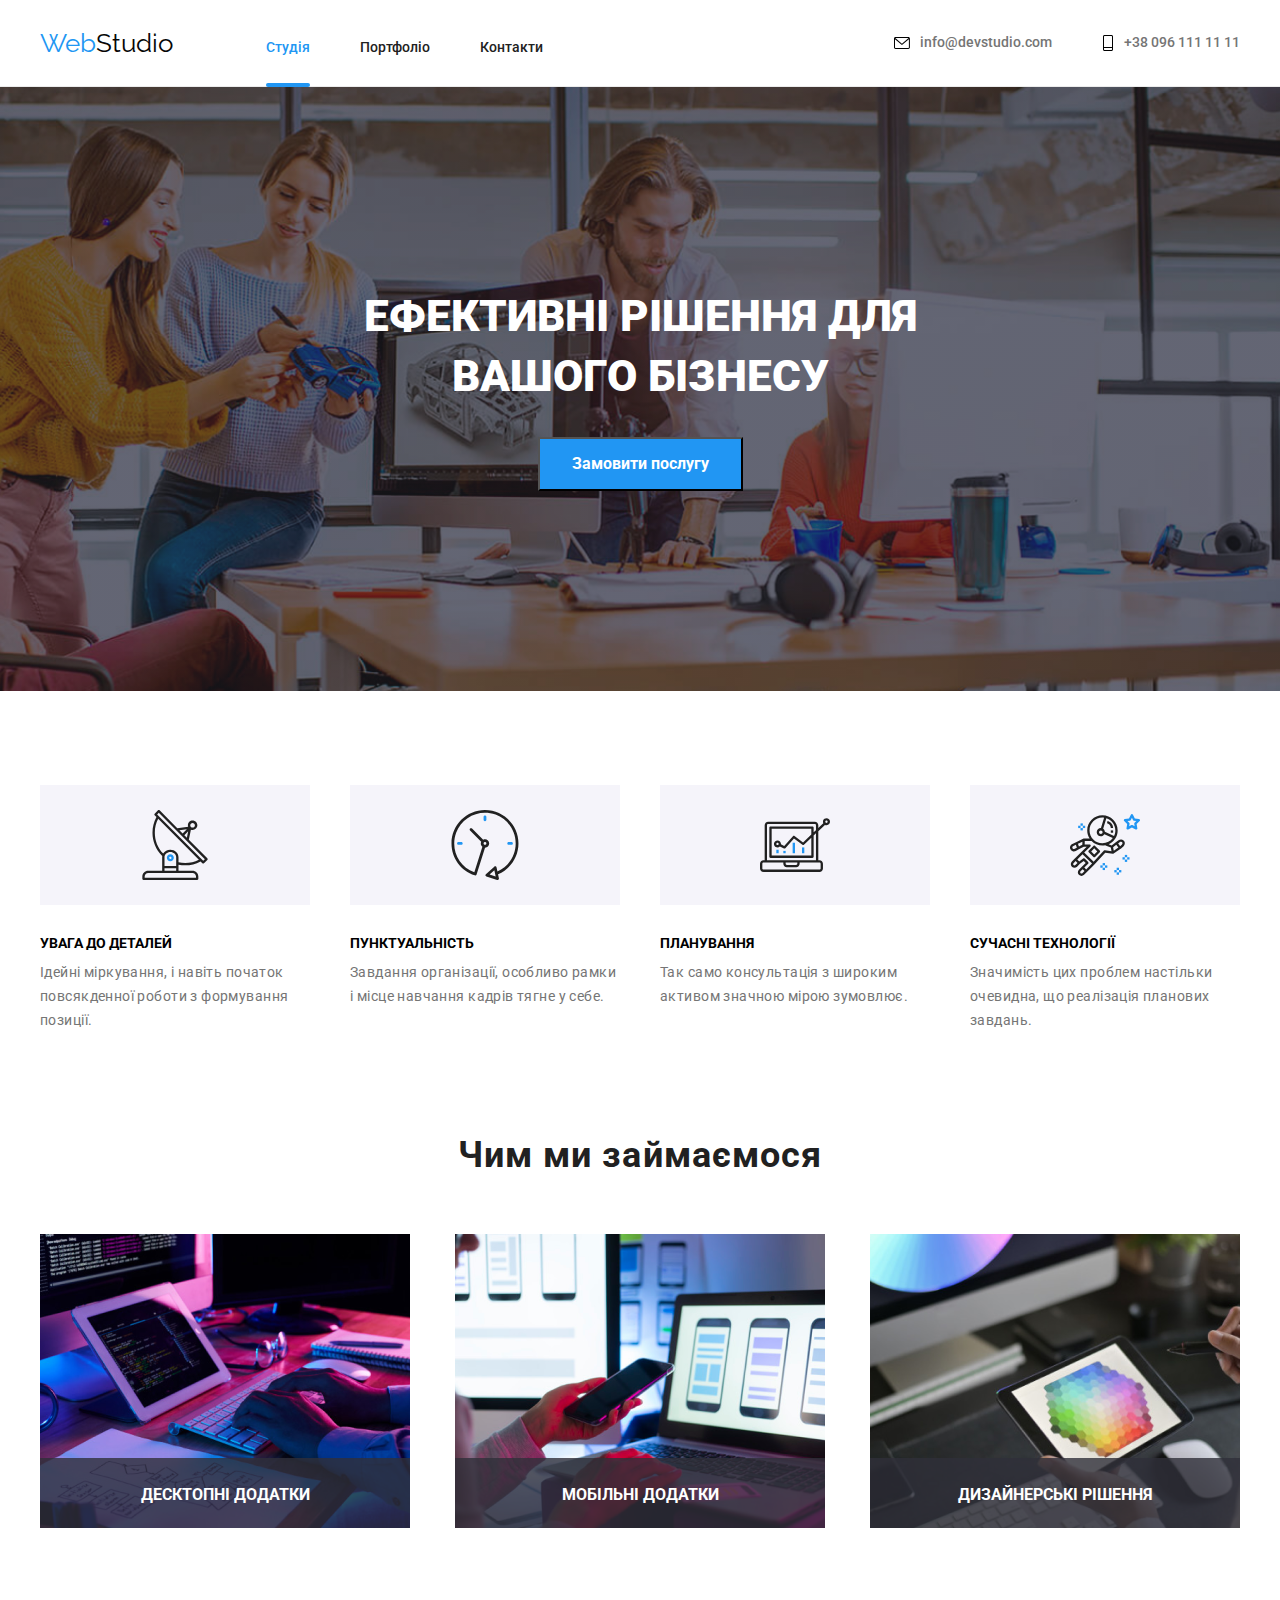
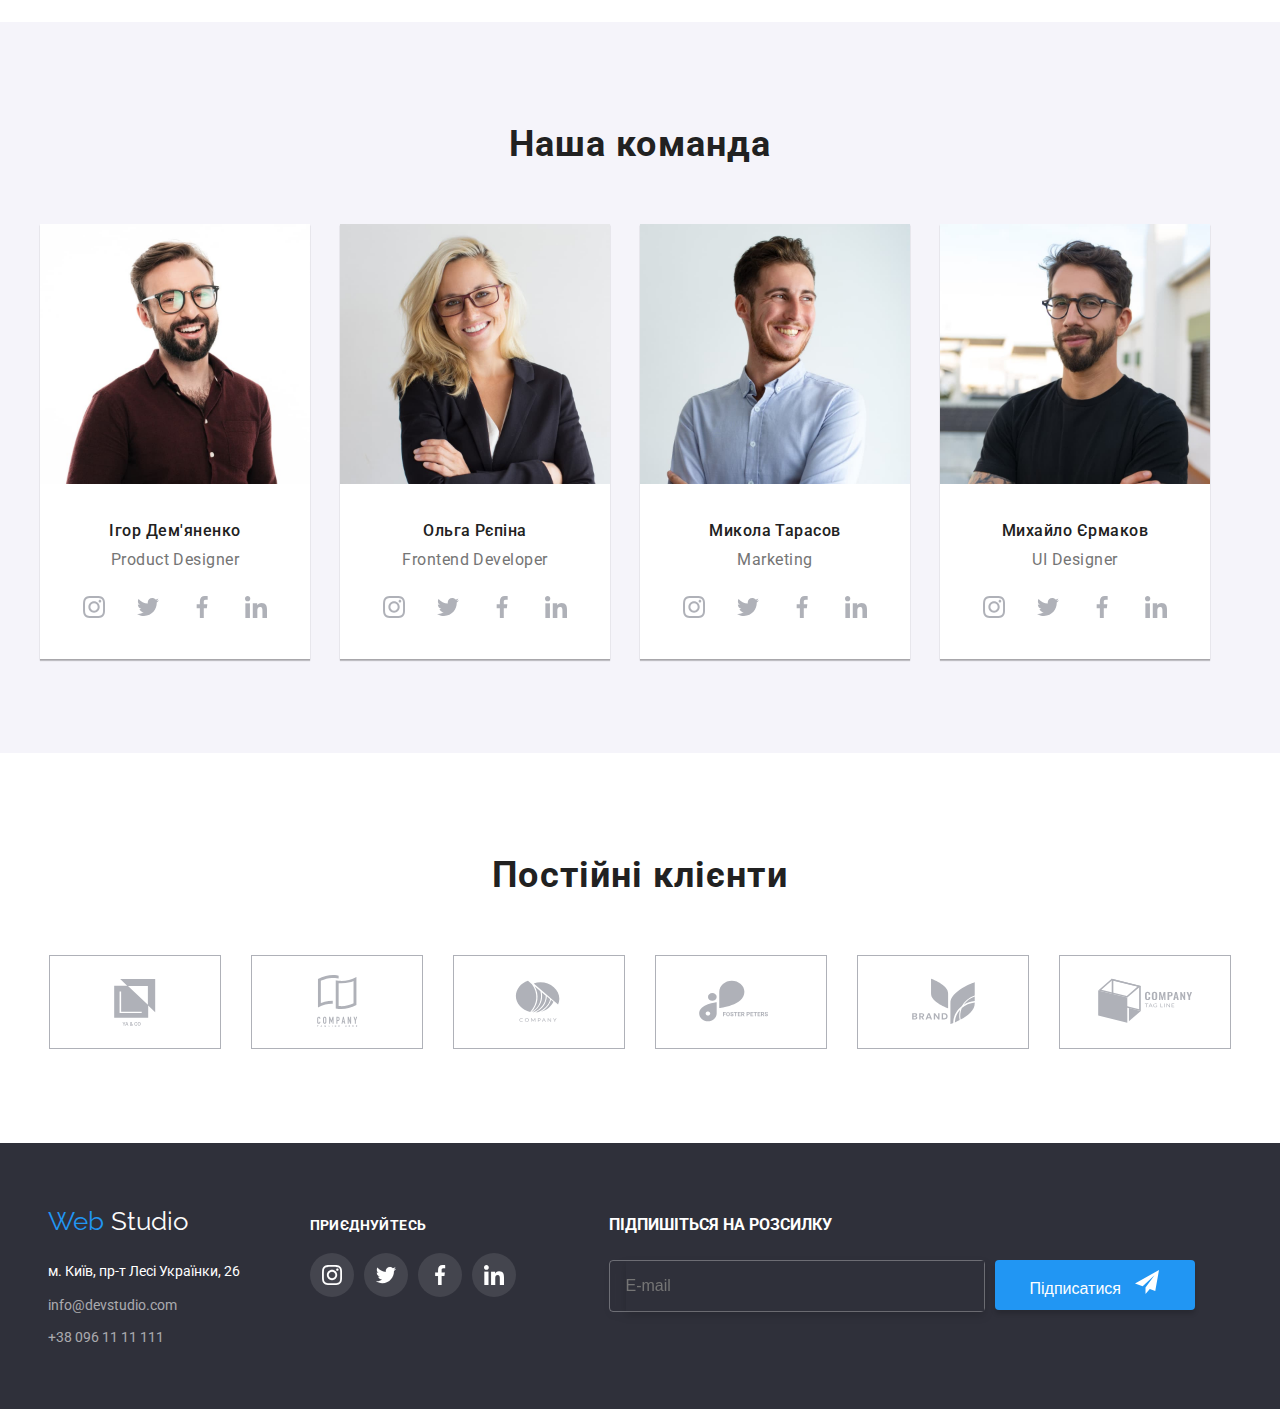
==== index.html @ 307a0609 "ок" ====
<!DOCTYPE html>
<html lang="en">
  <head>
    <meta charset="UTF-8" />
    <meta http-equiv="X-UA-Compatible" content="IE=edge" />
    <meta name="viewport" content="width=device-width, initial-scale=1.0" />
    <title>Home_work_6</title>
    <meta name="description" content="короткий опис сайту при пошуку" />

    <!--favicon_start-->
    <link
      rel="apple-touch-icon"
      sizes="57x57"
      href="./images/favicon/apple-icon-57x57.png"
    />
    <link
      rel="apple-touch-icon"
      sizes="60x60"
      href="./images/favicon/apple-icon-60x60.png"
    />
    <link
      rel="apple-touch-icon"
      sizes="72x72"
      href="./image/favicon/apple-icon-72x72.png"
    />
    <link
      rel="apple-touch-icon"
      sizes="76x76"
      href="./images/favicon/apple-icon-76x76.png"
    />
    <link
      rel="apple-touch-icon"
      sizes="114x114"
      href="./images/favicon/apple-icon-114x114.png"
    />
    <link
      rel="apple-touch-icon"
      sizes="120x120"
      href="./images/favicon/apple-icon-120x120.png"
    />
    <link
      rel="apple-touch-icon"
      sizes="144x144"
      href="./images/favicon/apple-icon-144x144.png"
    />
    <link
      rel="apple-touch-icon"
      sizes="152x152"
      href="./images/favicon/apple-icon-152x152.png"
    />
    <link
      rel="apple-touch-icon"
      sizes="180x180"
      href="./images/favicon/apple-icon-180x180.png"
    />
    <link
      rel="icon"
      type="image/png"
      sizes="192x192"
      href="./images/favicon/android-icon-192x192.png"
    />
    <link
      rel="icon"
      type="image/png"
      sizes="32x32"
      href="./images/favicon/favicon-32x32.png"
    />
    <link
      rel="icon"
      type="image/png"
      sizes="96x96"
      href="./images/favicon/favicon-96x96.png"
    />
    <link
      rel="icon"
      type="image/png"
      sizes="16x16"
      href="./images/favicon/favicon-16x16.png"
    />
    <link rel="manifest" href="./images/favicon/manifest.json" />
    <meta name="msapplication-TileColor" content="#ffffff" />
    <meta
      name="msapplication-TileImage"
      content="./images/favicon/ms-icon-144x144.png"
    />
    <meta name="theme-color" content="#ffffff" />
    <!--favicon_finish-->

    <!-- modern-normalize -->
    <link
      rel="stylesheet"
      href="https://cdnjs.cloudflare.com/ajax/libs/modern-normalize/1.1.0/modern-normalize.min.css"
      integrity="sha512-wpPYUAdjBVSE4KJnH1VR1HeZfpl1ub8YT/NKx4PuQ5NmX2tKuGu6U/JRp5y+Y8XG2tV+wKQpNHVUX03MfMFn9Q=="
      crossorigin="anonymous"
      referrerpolicy="no-referrer"
    />
    <!-- custom styles -->
    <link rel="stylesheet" href="./css/styles.css" />
    <!-- підключення шрифтів -->
    <link rel="preconnect" href="https://fonts.googleapis.com" />
    <link rel="preconnect" href="https://fonts.gstatic.com" crossorigin />
    <link
      href="https://fonts.googleapis.com/css2?family=Oleo+Script&family=Raleway:wght@700&family=Roboto:wght@400;500;700;900&display=swap"
      rel="stylesheet"
    />
  </head>
  <body>
    <!-- top -->
    <header class="header">
      <div class="header-container">
        <nav class="nav">
          <a class="header_web" href="./index.html"
            >Web<span class="Studio_color_header">Studio</span></a
          >
          <ul class="list_studio">
            <li class="nav-items">
              <a class="link2" href="./index.html">Студія</a>
            </li>
            <li class="nav-items">
              <a class="link" href="./portfolio.html">Портфоліо</a>
            </li>
            <li class="nav-items"><a class="link" href="">Контакти</a></li>
          </ul>
        </nav>

        <ul class="nav-list">
          <li class="mail_link">
                        <a class="link" href="mailto:info@devstudio.com"
              >
              <svg class="header-svg" width="16" height="12">
                <use href="./images/sprite.svg#icon-envelope-hover"> </use>
              </svg>
              info@devstudio.com</a
            >
          </li>
          <li class="mail_link">
            <a class="link" href="tell:+380961111111">  
              <svg class="header-svg" width="12" height="16">
              <use href="./images/sprite.svg#icon-telepfone-hover"> </use>
              </svg>
              +38 096 111 11 11</a>
          </li>
        </ul>
        </div>
      </div>
    </header>
    <main>
        
    <section class="section">
      <div class="container">
              <h1 class="body-title">
               Ефективні рішення для <br />
                вашого бізнесу
              </h1>
        <button class="button_servise" name="кнопка"data-modal-open>Замовити послугу</button>
      </div>
    </section>


      <!-- _Наші особливості_ -->
              <section class="our_section">
          <div class="container">
          <h2 class="visually-hidden">Наші особливості</h2>
          <ul class="list">
            <li class="about">
              <div class="our">
                <svg class="our-icon" width="70" height="70">
                  <use href="./images/sprite.svg#icon-antenna"> </use>
                </svg>
              </div>
              <h3 class="title-section">УВАГА ДО ДЕТАЛЕЙ</h3>
              <p class="paragraf">
                Ідейні міркування, і навіть початок повсякденної роботи з
                формування позиції.
              </p>
            </li>
            <li class="about">
               <div class="our">
                <svg class="our-icon" width="70" height="70">
                  <use href="./images/sprite.svg#icon-clock"> </use>
                </svg>
              </div>
              <h3 class="title-section">ПУНКТУАЛЬНІСТЬ</h3>
              <p class="paragraf">
                Завдання організації, особливо рамки і місце навчання кадрів
                тягне у себе.
              </p>
            </li>
            <li class="about">
               <div class="our">
                <svg class="our-icon" width="70" height="70">
                  <use href="./images/sprite.svg#icon-diagram"> </use>
                </svg>
              </div>
              <h3 class="title-section">ПЛАНУВАННЯ</h3>
              <p class="paragraf">
                Так само консультація з широким активом значною мірою зумовлює.
              </p>
            </li>
            <li class="about">
               <div class="our">
                <svg class="our-icon" width="70" height="70">
                  <use href="./images/sprite.svg#icon-astronaut"> </use>
                </svg>
              </div>
              <h3 class="title-section">СУЧАСНІ ТЕХНОЛОГІЇ</h3>
              <p class="paragraf">
                Значимість цих проблем настільки очевидна, що реалізація
                планових завдань.
              </p>
            </li>
          </ul>

          </div>
        </section>
    
      <!-- Чим ми займаємось -->
             <section class="my_section">
           <div class="container">
          <h2 class="work-specific">Чим ми займаємося</h2>
          <ul class="list">
            <div class="substrate">
              <li class="work-photo">
                <img
                  src="./images/img.png"
                  alt="картинка набір коду"
                  width="370px"
                />
              </li>
              <div class="subs-fon">
                  <h3 class="subs-title">ДЕСКТОПНІ ДОДАТКИ</h3>
              </div>
            </div>
            <div class="substrate">
            <li class="work-photo">
              <img
                src="./images/img(1).png"
                alt="картинка телефон та ноут"
                width="370px"
              />
            </li>
            <div class="subs-fon">
                  <h3 class="subs-title">МОБІЛЬНІ ДОДАТКИ</h3>
              </div>
            </div>
            <div class="substrate">
            <li class="work-photo">
              <img
                src="./images/img(2).png"
                alt="картинка планшет та комп"
                width="370px"
              />
            </li>
            <div class="subs-fon">
                  <h3 class="subs-title">ДИЗАЙНЕРСЬКІ РІШЕННЯ</h3>
              </div>
            </div>
          </ul>
          </div>
        </section>
    

      <!-- Нашa command -->
      
        <section class="our_command">
          <div class="container">
          <h2 class="command">Наша команда </h2>
          <ul class="command_title">
            <!-- igor -->
            <li class="command-fon">
              <img src="./images/1.jpg" alt="" width="270px" height="260px" />
              <div class="transcript">
              <h3 class="name">Ігор Дем'яненко</h3>
              <p class="paragraf" lang="en">Product Designer</p>
              <ul class="social-icon">
                <li class="ellips">
                  <a class="ellips-link" href="">
                    <svg class="link-icon" width="22" height="22">
                      <use class="fon-blu" href="./images/sprite.svg#icon-instagram-1"> </use>
                    </svg>
                  </a>
                </li>
                <li class="ellips">
                  <a class="ellips-link" href="">
                    <svg class="link-icon" width="22" height="22">
                      <use class="fon-blu" href="./images/sprite.svg#icon-twitter-1"> </use>
                    </svg>
                 </a>
                </li>
                <li class="ellips">
                  <a class="ellips-link" href="">
                    <svg class="link-icon" width="22" height="22">
                      <use class="fon-blu" href="./images/sprite.svg#icon-facebook-1"> </use>
                    </svg>
                 </a>

                </li>
                <li class="ellips">
                  <a class="ellips-link" href="">
                    <svg class="link-icon" width="22" height="22">
                      <use class="fon-blu" href="./images/sprite.svg#icon-linkedin-1"> </use>
                    </svg>
                  </a>

                </li>
              </ul>
              </div>
            </li>
            <li class="command-fon">
              <!-- olga -->
              <img src="./images/2.jpg" alt="" width="270px" height="260px" />
              <div class="transcript">
              <h3 class="name">Ольга Рєпіна</h3>
              <p class="paragraf" lang="en">Frontend Developer</p>
              <ul class="social-icon">
                <li class="ellips">
                  <a class="ellips-link" href="">
                    <svg class="link-icon" width="22" height="22">
                      <use class="fon-blu" href="./images/sprite.svg#icon-instagram-1"> </use>
                    </svg>
                  </a>
                </li>
                <li class="ellips">
                  <a class="ellips-link" href="">
                    <svg class="link-icon" width="22" height="22">
                      <use class="fon-blu" href="./images/sprite.svg#icon-twitter-1"> </use>
                    </svg>
                 </a>
                </li>
                <li class="ellips">
                  <a class="ellips-link" href="">
                    <svg class="link-icon" width="22" height="22">
                      <use class="fon-blu" href="./images/sprite.svg#icon-facebook-1"> </use>
                    </svg>
                 </a>

                </li>
                <li class="ellips">
                  <a class="ellips-link" href="">
                    <svg class="link-icon" width="22" height="22">
                      <use class="fon-blu" href="./images/sprite.svg#icon-linkedin-1"> </use>
                    </svg>
                  </a>

                </li>
              </ul>
              </div>
            </li>
            <li class="command-fon">
              <img src="./images/3.jpg" alt="" width="270px" height="260px" />
              <div class="transcript">
              <h3 class="name">Микола Тарасов</h3>
              <p class="paragraf" lang="en">Marketing</p>
              <ul class="social-icon">
                <li class="ellips">
                  <a class="ellips-link" href="">
                    <svg class="link-icon" width="22" height="22">
                      <use class="fon-blu" href="./images/sprite.svg#icon-instagram-1"> </use>
                    </svg>
                  </a>
                </li>
                <li class="ellips">
                  <a class="ellips-link" href="">
                    <svg class="link-icon" width="22" height="22">
                      <use class="fon-blu" href="./images/sprite.svg#icon-twitter-1"> </use>
                    </svg>
                 </a>
                </li>
                <li class="ellips">
                  <a class="ellips-link" href="">
                    <svg class="link-icon" width="22" height="22">
                      <use class="fon-blu" href="./images/sprite.svg#icon-facebook-1"> </use>
                    </svg>
                 </a>

                </li>
                <li class="ellips">
                  <a class="ellips-link" href="">
                    <svg class="link-icon" width="22" height="22">
                      <use class="fon-blu" href="./images/sprite.svg#icon-linkedin-1"> </use>
                    </svg>
                  </a>

                </li>
              </ul>
              </div>
            </li>
            <li class="command-fon">
              <img src="./images/4.jpg" alt="" width="270px" height="260px" />
              <div class="transcript">
              <h3 class="name">Михайло Єрмаков</h3>
              <p class="paragraf" lang="en">UI Designer</p>
              <ul class="social-icon">
                <li class="ellips">
                  <a class="ellips-link" href="">
                    <svg class="link-icon" width="22" height="22">
                      <use class="fon-blu" href="./images/sprite.svg#icon-instagram-1"> </use>
                    </svg>
                  </a>
                </li>
                <li class="ellips">
                  <a class="ellips-link" href="">
                    <svg class="link-icon" width="22" height="22">
                      <use class="fon-blu" href="./images/sprite.svg#icon-twitter-1"> </use>
                    </svg>
                 </a>
                </li>
                <li class="ellips">
                  <a class="ellips-link" href="">
                    <svg class="link-icon" width="22" height="22">
                      <use class="fon-blu" href="./images/sprite.svg#icon-facebook-1"> </use>
                    </svg>
                 </a>

                </li>
                <li class="ellips">
                  <a class="ellips-link" href="">
                    <svg class="link-icon" width="22" height="22">
                      <use class="fon-blu" href="./images/sprite.svg#icon-linkedin-1"> </use>
                    </svg>
                  </a>

                </li>
              </ul>
              </div>
            </li>
          </ul>
          </div>
        </section>


              <!-- Постійні клієнти -->
              <section class="const_section">
                <div class="container">
               <h2 class="work-specific">Постійні клієнти</h2>
              <ul class="klients">
                <li class="icon-items">
                  <a class="klients-link" href="">
                    <svg class="klient-icon" width="170" height="92">
                      <use class="klient-logo" href="./images/sprite.svg#icon-Client-1"> </use>
                    </svg>
                  </a>
                </li>
                <li class="icon-items">
                   <a class="klients-link" href="">
                    <svg class="klient-icon" width="170" height="92">
                    <use class="klient-logo" href="./images/sprite.svg#icon-Client-2"> </use>
                  </svg>
                  </a>
                </li>
                <li class="icon-items">
                   <a class="klients-link" href="">
                    <svg class="klient-icon" width="170" height="92">
                    <use class="klient-logo" href="./images/sprite.svg#icon-Client-3"> </use>
                  </svg>
                  </a>
                </li>
                <li class="icon-items">
                   <a class="klients-link" href="">
                    <svg class="klient-icon" width="170" height="92">
                    <use class="klient-logo" href="./images/sprite.svg#icon-Client-4"> </use>
                  </svg>
                  </a>
                </li>
                <li class="icon-items">
                   <a class="klients-link" href="">
                    <svg class="klient-icon" width="170" height="92">
                    <use class="klient-logo" href="./images/sprite.svg#icon-Client-5"> </use>
                  </svg>
                  </a>
                </li>
                <li class="icon-items">
                   <a class="klients-link" href="">
                    <svg class="klient-icon" width="170" height="92">
                    <use class="klient-logo" href="./images/sprite.svg#icon-Client-6"> </use>
                  </svg>
                  </a>
                </li>
              </ul>
               </div>
             </section>
         
     
    
    </main>
    <!-- basement -->
    
    
      <footer class="footer">
        <div class="footer-container">
            <div>
              <a class="footer_web" href="./index.html"
              >Web <span class="Studio_color">Studio</span></a
            >
            <address class="fut-adress">
              <p class="paragraf-fut">м. Київ, пр-т Лесі Українки, 26</p>
              <ul class="footer_contacts">
                <li class="footer-li">
                  <a class="foot_link" href="mailto:info@devstudio.com"
                    >info@devstudio.com</a
                  >
                </li>
                <li class="footer-li">
                  <a class="foot_link" href="tell:+380961111111"
                    >+38 096 11 11 111</a
                  >
                </li>
              </ul>
            </address>
          </div>
        <div class="wellkom">
          <h2 class="wellkoms">ПРИЄДНУЙТЕСЬ</h2>
          <ul class="foot-icon">
            <li class="foot-links">
              <a class="foot-lin" href="">
              <svg class="link-icon" width="20" height="20">
                <use class="fon-fut"  href="./images/sprite.svg#icon-instagram-1"> </use>
              </svg>
              </a>
            </li>
            <li class="foot-links">
              <a class="foot-lin" href="">
              <svg class="link-icon" width="20" height="20">
                <use class="fon-fut"  href="./images/sprite.svg#icon-twitter-1"> </use>
              </svg>
              </a>
            </li>
            <li class="foot-links">
              <a class="foot-lin" href="">
              <svg class="link-icon" width="20" height="20">
                <use class="fon-fut"  href="./images/sprite.svg#icon-facebook-1"> </use>
              </svg>
              </a>

            </li>
            <li class="foot-links">
              <a class="foot-lin" href="">
              <svg class="link-icon" width="20" height="20">
                <use class="fon-fut"  href="./images/sprite.svg#icon-linkedin-1"> </use>
              </svg>
              </a>

            </li>
          </ul>
        </div>
        <form class="futer-form" name="mailing" autocomplete="on" novalidate method="get">
             <div class="futer-title-form">
              <strong class="mailing-form-title">ПІДПИШІТЬСЯ НА РОЗСИЛКУ</strong>
            </div>
            <div class="futer-click">
              <div class="footer-email">
              <input type="email"placeholder="E-mail" >
            </div>
                                   
            <button class="button-mess" name="кнопка"data-modal-open>
               <span class="btn-fut">Підписатися</span>
               <svg class="icon-fut" width="24" height="24">
                <use href="./images/sprite.svg#icon-send"></use>
              </svg>
             </button>
            </div>

            
        </form>
          </div>
         
      </footer>

      <!-- modal-window -->

      <div class="backdrop is-hidden" data-modal>
        <div class="modal">
            <button class="modal-btn" type="button"data-modal-close>
              <svg width="11" height="11">
                <use href="./images/sprite.svg#icon-cross"></use>
              </svg>
            </button>

            <form name="register-form" autocomplete="on" novalidate method="get">
              <strong class="register-form-title">Залиште свої дані, ми вам передзвонимо</strong>
              <div class="register-form-group">

                <div>
                  <label class="register-form-field" for="user-name">
                    <span class="register-form-label">Ім'я</span>
                    <div>
                      <input class="register-form-input" 
                          type="text" 
                          name="user-name" 
                          id="user-name"
                          minlength="3">
                      <svg class="register-form-icon" 
                          width="22" 
                          height="22">
                        <use href="./images/sprite.svg#icon-user"></use>
                      </svg>
                    </div>
                  </label>
                </div>

                <div>
                  <label class="register-form-field" for="user-tel">
                      <span class="register-form-label">Телефон</span>
                      <div>
                        <input class="register-form-input"
                        type="tel" 
                        name="user-tel" 
                        id="user-tel"
                        required
                        minlength="13"
                        maxlength="13"
                        placeholder="+38 099 99 99 999"
                        >
                        <svg class="register-form-icon" width="22" height="22">
                          <use href="./images/sprite.svg#icon-phone"></use>
                        </svg>
                      </div>
                  </label>
                </div>

                <div>
                  <label class="register-form-field" for="user-email">
                  <span class="register-form-label">Пошта</span>
                  <div>
                    <input class="register-form-input"
                    type="email" 
                    name="user-email" 
                    id="user-email"
                    >
                    <svg class="register-form-icon" width="22" height="22">
                      <use href="./images/sprite.svg#icon-mail"></use>
                    </svg>
                  </div>
                  </label>
                </div>

                <div>
                  <label class="register-form-field" for="user-comment">
                    <span class="register-form-heading">Коментар</span>
                    <div>
                      <textarea class="register-form-message" name="user-comment" rows="5" placeholder="Введіть текст" id="user-comment"></textarea>
                    </div>
                  </label>
                </div>

              </div>

           
               <label class="register-form-agreement" for="user-checkbox">
                <input class="register-form-checkbox visually-hidden" type="checkbox" id="user-checkbox">
                <svg class="register-form-icons" width="22" height="22">
                  <use class="icon-checked" href="./images/sprite.svg#icon-checked"></use>
                  <use class="icon-unchecked" href="./images/sprite.svg#icon-unchecked"></use>
                </svg>
                <span class="register-form-desc">Погоджуюся з розсилкою та приймаю 
                    <a class="register-form-link" href="">Умови договору</a>
                  </span>
               </label>
         

              <button class="register-form-btn btn" type="submit">Відправити</button>
              
              
              
            </form>
        </div>

      </div>
      <script src="./js/modal.js"></script>
     </body>
</html>
---- css/styles.css ----
/* COLOR LINK */
:root {
  --bg-col-grey: rgba(175, 177, 184, 1);
  --foc-col-blu: rgba(33, 150, 243, 1);
  --foc-col-white: rgba(255, 255, 255, 1);
  --foc-col-whited: rgba(255, 255, 255, 0.1);
}

/* погнали */
body {
  font-size: 14px;
  line-height: calc(30 / 18);
  font-family: 'Roboto';
  background-color: white;
  margin: 0 auto;
}

.container {
  width: 1200px;
  padding: 0 15px;
  margin: 0 auto 0 auto;
}

.header-container {
  display: flex;
  align-items: center;
  padding: 0 15px;
  width: 1200px;
  margin: 0 auto 0 auto;
}

.section {
  background-color: #c4c4c4;
  background-image: linear-gradient(
      rgba(47, 48, 58, 0.4),
      rgba(47, 48, 58, 0.4)
    ),
    url(../images/Img\ Overlay.png);
  background-repeat: no-repeat;
  background-size: cover;
  background-position: top right;
  color: white;
  padding: 200px 0;
  max-width: 1600px;
  margin-left: auto;
  margin-right: auto;
}

.section-folio {
  padding-top: 94px;
  padding-bottom: 94px;
}

.command-section {
  box-sizing: content-box;
  background-color: #f5f4fa;
}

.our_section,
.our_command {
  padding-top: 94px;
  padding-bottom: 94px;
}

.our_command {
  background-color: rgba(245, 244, 250, 1);
}

.our {
  width: 270px;
  height: 120px;
  display: flex;
  justify-content: center;
  align-items: center;
  margin-bottom: 30px;
  background-color: rgba(245, 244, 250, 1);
}

.our-icon {
}

.my_section {
  padding-bottom: 94px;
  max-width: 1600px;
  margin-left: auto;
  margin-right: auto;
}

.const_section {
  padding-bottom: 94px;
  padding-top: 94px;
  margin-left: auto;
  margin-right: auto;
}

.title-section {
  line-height: 1.15;
  letter-spacing: normal;
  font-size: 14px;
  margin: 0px 0px 10px 0px;
}

.header_web {
  color: #2196f3;
  font-family: Raleway;
  font-size: 26px;
  line-height: 1.4;
  letter-spacing: normal;
  display: block;
  margin-right: 93px;
  align-items: baseline;
  text-decoration: none;

  transition-property: color;
  transition-duration: 250ms;
  transition-timing-function: cubic-bezier(0.4, 0, 0.2, 1);
}

.nav {
  display: flex;
  align-items: baseline;
  margin-right: auto;
}
.nav-items {
  margin: 0;
  position: relative;
}

.nav-list {
  list-style: none;
  padding: 0px;
  display: flex;
  margin: 0;
}

.footer_web {
  color: #2196f3;
  font-family: Raleway;
  font-size: 26px;
  line-height: 1.4;
  letter-spacing: normal;
  display: block;
  text-decoration: none;
  margin-bottom: 20px;

  transition-property: color;
  transition-duration: 250ms;
  transition-timing-function: cubic-bezier(0.4, 0, 0.2, 1);
}

.header {
  border-bottom: 1px solid #ececec;
  padding-top: 25px;
  padding-bottom: 25px;
}

.paragraf {
  line-height: 1.7;
  letter-spacing: 0.03em;
  color: #757575;
  margin: 0px;
  width: 270px;
}

.ellips-link:hover,
.ellips-link:focus {
  background-color: #2196f3;
  border-radius: 100%;
  align-items: center;
  justify-content: center;
  width: 44px;
  height: 44px;
  padding: 12px;
  margin: 0;
  outline: none;
}

.ellips-link:hover .link-icon,
.ellips-link:focus .link-icon {
  fill: var(--foc-col-white);
}

.ellips {
  width: 44px;
  height: 44px;
}

.ellips-link {
  display: flex;
  background-color: var(--foc-col-white);
  border-radius: 100%;
  align-items: center;
  justify-content: center;
  width: 100%;
  height: 100%;

  transition-property: background-color;
  transition-duration: 250ms;
  transition-timing-function: cubic-bezier(0.4, 0, 0.2, 1);
}

.link-icon {
  border: none;
  fill: var(--bg-col-grey);

  transition-property: fill;
  transition-duration: 250ms;
  transition-timing-function: cubic-bezier(0.4, 0, 0.2, 1);
}

.social-icon {
  list-style: none;
  display: flex;
  align-items: center;
  justify-content: center;
  fill: var(--bg-col-grey);
  gap: 10px;
  padding: 0;
  margin: 16px 0 0 0;
}

.transcript {
  padding-top: 30px;
  padding-bottom: 30px;
}

.command_title .paragraf,
.any-works .paragraf {
  text-align: center;
  font-size: 16px;
}

/* portfolio */
.any-works {
  list-style: none;
  margin: 0;
  padding: 0;
  display: flex;
  gap: 30px;
  flex-wrap: wrap;
}



.any-items {
}




.command_title .paragraf {
  line-height: 1.2;
}
.command_title {
  list-style: none;
  display: flex;
  margin: 0;
}

.klients {
  list-style: none;
  display: flex;
  align-items: center;
  justify-content: center;
  fill: var(--bg-col-blu);
  gap: 30px;
  padding: 0%;
  margin: 0%;
}

.any-works .paragraf {
  line-height: 1.875;
}

.Studio_color {
  color: rgb(252, 251, 251);
}
.Studio_color_header {
  color: rgb(6, 6, 6);
}
.header_web:hover,
.footer_web:hover,
.footer_web:focus .header_web:focus {
  color: #2196f3;
}

ul .Link_Studio:active,
.mail_link:active,
.foot_link:active {
  color: #2196f3;
}
.webstudio:active {
  color: #2196f3;
}

.button {
  background-color: #2196f3;
  color: #f4f5f5;
  
  
  transition-property: color, background-color, box-shadow;
  transition-duration: 250ms;
  transition-timing-function: cubic-bezier(0.4, 0, 0.2, 1);
}

.button_servise {
  display: block;
  background-color: #2196f3;
  font-size: 16px;
  line-height: 1.875;
  letter-spacing: normal;
  cursor: pointer;
  font-family: inherit;
  color: #ffffff;
  font-weight: 700;
  margin: 30px auto 0;
  padding: 10px 32px;
}

footer {
  background-color: rgb(47 48 58);
  color: white;
  max-width: 1600px;
  padding-top: 60px;
  padding-bottom: 60px;
  margin-left: auto;
  margin-right: auto;
}

.footer-container {
  width: 1200px;
  padding-left: 15px;
  margin-left: auto;
  margin-right: auto;
  display: flex;
  align-items: baseline;
}

.button_title {
  background-color: rgba(47, 48, 58, 1);
  color: rgb(255, 255, 255);
  height: 600px;
  width: 1600px;
}

.body-title {
  font-weight: 900;
  font-size: 44px;
  line-height: 1.36;
  text-align: center;
  text-transform: uppercase;
  display: block;
  margin: 0 auto;
}

.link:hover,
.link:focus {
  color: #2196f3;
}

.link:hover .header-svg,
.link:focus .header-svg {
  fill: #2196f3;
}

.header-svg {
  display: flex;
  align-items: center;
  margin-right: 10px;

  transition-property: fill;
  transition-duration: 250ms;
  transition-timing-function: cubic-bezier(0.4, 0, 0.2, 1);
}

.mail_link:hover .link,
.mail_link:focus-within .link {
  color: var(--foc-col-blu);
  width: 100%;
  height: 100%;
  align-items: center;
  justify-content: center;
  outline: none;
}

.command,
.work-specific {
  font-weight: 700;
  font-size: 36px;
  line-height: 1.6;
  text-align: center;
  letter-spacing: 0.03em;
  color: #212121;

  margin: 0px;
  margin-bottom: 50px;
}

.substrate {
  width: 370px;
  height: 294px;
  position: relative;
}

.subs-fon {
  width: 100%;
  height: 70px;
  bottom: 0;
  position: absolute;
  color: rgba(255, 255, 255, 1);
  background-color: rgba(47, 48, 58, 0.8);
}

.subs-title {
  text-align: center;
  line-height: 1.2;
  font-weight: 700;
  justify-content: center;
  margin: 0;
  margin-top: 27px;
}

.name {
  text-align: center;
  letter-spacing: 0.03em;
  color: #212121;
  margin: 0;
  margin-bottom: 10px;
}

.command_title .name {
  font-size: 16px;
  line-height: 1.2;
  font-weight: 500;
}

.command_title {
  padding: 0px;
}

.command-fon {
  background-color: #ffffff;
  margin-left: 30px;
  width: 270px;
  margin-left: 30px;
  box-shadow: 0px 2px 1px 0px rgba(0, 0, 0, 0.2),
    0px 1px 1px 0px rgba(0, 0, 0, 0.14);
}
.command-fon:first-child {
  margin-left: 0px;
}

.fon {
  fill: var(--bg-col-grey);

  transition-property: fill;
  transition-duration: 250ms;
  transition-timing-function: cubic-bezier(0.4, 0, 0.2, 1);
}

.fon:focus,
.fon:hover {
  fill: var(--foc-col-blu);
}

.klients-link {
  width: 170px;
  height: 92px;
  fill: var(--bg-col-grey);
  display: block;
  border: 1px solid rgba(175, 177, 184, 1);

  transition-property: fill, border;
  transition-duration: 250ms;
  transition-timing-function: cubic-bezier(0.4, 0, 0.2, 1);
}

.klients-link:focus,
.klients-link:hover {
  fill: var(--foc-col-blu);
  border: 1px solid var(--foc-col-blu);
  outline: none;
}

.klient-logo {
  max-width: 106px;
  max-height: 60;
}

.any-works .name {
  font-weight: 700;
  font-size: 18px;
  line-height: 2;
}

.button:hover {
  background-color: rgba(33, 150, 243, 1);
  color: #f4f5f5;

}

.link {
  color: #212121;
  line-height: 1.14;
  letter-spacing: normal;
  font-weight: 500;
  text-decoration: none;
  display: flex;
  align-items: center;

  transition-property: color;
  transition-duration: 250ms;
  transition-timing-function: cubic-bezier(0.4, 0, 0.2, 1);
}

.link1 {
  cursor: pointer;
  font-weight: 500;
  line-height: 1.625;
  letter-spacing: 0.06em;
  font-family: inherit;
  font-size: 16px;
  padding: 6px 22px;
  border: 4px;
  background-color: rgb(245, 244, 250);

  transition-property: color,  background-color, box-shadow;
  transition-duration: 250ms;
  transition-timing-function: cubic-bezier(0.4, 0, 0.2, 1);
}
.link1:hover, .link1:focus{
 background-color: rgba(33, 150, 243, 1);
 color:rgb(245, 244, 250);
 box-shadow: 1px 4px 6px 0px rgba(0, 0, 0, 0.16),
    0px 4px 4px 0px rgba(0, 0, 0, 0.06);
}

.link2 {
  text-decoration: none;
  color: rgba(33, 150, 243, 1);
  line-height: 1.14;
  letter-spacing: normal;
  font-weight: 500;
  border: none;
  padding-bottom: 28px;

  transition-property: color,  background-color, box-shadow;
  transition-duration: 250ms;
  transition-timing-function: cubic-bezier(0.4, 0, 0.2, 1);
}

.link2::after {
  content: '';
  text-decoration: underline;
  position: absolute;
  width: 100%;
  height: 4px;
  left: 0px;
  bottom: -28px;
  background: #2196f3;
  border-radius: 2px;
  z-index: 10;
}

.link3 {
  cursor: pointer;
  font-weight: 500;
  line-height: 1.625;
  letter-spacing: 0.06em;
  font-family: inherit;
  font-size: 16px;
  padding: 6px 22px;
  border: 4px;
  background-color: rgba(33, 150, 243, 1);
  color: #f4f5f5;
  padding: 6px 25px;
}

.list_studio:first-child {
  color: rgba(33, 150, 243, 1);
  line-height: 1.4;
}

.list_studio {
  list-style: none;
  display: flex;
  padding: 0px;
  margin: 0px;
  align-items: baseline;
  gap: 50px;
}

/* наші особливості */

.visually-hidden {
  position: absolute;
  white-space: nowrap;
  width: 1px;
  height: 1px;
  overflow: hidden;
  border: 0;
  padding: 0;
  clip: rect(0 0 0 0);
  clip-path: inset(50%);
  margin: -1px;
}

.work-specific {
  text-align: center;
}

.web,
.mail_link,
.foot_link {
  text-decoration: none;
  text-align: center;
}

.footer_contacts {
  display: flex;
  flex-direction: column;
  gap: 9px;

  margin-top: 0px;
  margin-right: 0px;
  margin-bottom: 0px;
  padding: 0px;
  list-style: none;
}

.footer_contacts.mail_link {
  margin: 0px;
}

.fut-adress {
  display: block;
  font-style: normal;
}

.paragraf-fut {
  line-height: 1.8;
  font-weight: 400;
  letter-spacing: normal;
  color: #ffffff;
  display: block;
  margin-top: 0;
  margin-bottom: 9px;
}

.list {
  padding: 0px;
  margin: 0px auto auto 0px;
  list-style: none;
  display: flex;
  justify-content: space-between;
}

.visually-hidden .list {
  width: 1170px;
  margin: 94px 215px;
  display: block;
}
.mail_link {
  display: flex;
  gap: 10px;
  justify-content: center;

  transition-property: color;
  transition-duration: 250ms;
  transition-timing-function: cubic-bezier(0.4, 0, 0.2, 1);
}

.mail_link .link {
  color: #757575;
}

.mail_link:last-child {
  margin-left: 50px;
}
n address {
  font-style: normal;
  display: inline;
}

.about {
  width: 270px;
}

.work-photo {
  margin-left: 30px;
}

.work-photo:first-child {
  margin-left: 0px;
}

.foot_link {
  color: rgba(255, 255, 255, 0.6);
  display: inline-block;

  margin: 0px;
}

.list-but {
  list-style: none;
  padding: 0px;
  margin-top: 0px;
  margin-bottom: 50px;
  display: flex;
  justify-content: center;
  gap: 8px;
}

.name-work {
  font-weight: 700;
  font-size: 18px;
  line-height: 2;
  margin-bottom: 4px;
  margin-top: 0;
  padding: 0px;
  text-decoration: none;
}

.any-paragraf {
  font-weight: 400;
  font-size: 16px;
  line-height: 1.875;
  color: #757575;
  margin-top: 0px;
  margin-bottom: 0px;
  text-decoration: none;
}

.border-work {
  border: 1px solid rgba(238, 238, 238, 1);
  padding-left: 24px;
  padding-right: 24px;
  padding-top: 20px;
  padding-bottom: 20px;
  border-top: none;
}

.work-foto {
  display: block;
}

.wellkom {
  margin-left: 70px;
}

.wellkoms {
  letter-spacing: 0.03em;
  margin: 0px 0px 20px 0px;
  line-height: 1.17;
  font-size: 14px;
  /* шрифт тут відповідає стандартному в body */
  font-weight: 700;
}

.foot-icon {
  stroke: rgba(255, 255, 255, 0.1);
  list-style: none;
  display: flex;
  align-items: center;
  justify-content: center;
  gap: 10px;
  padding: 0%;
  margin: 0%;
}

.foot-links {
  width: 44px;
  height: 44px;
}

.foot-lin {
  background-color: var(--foc-col-whited);
  border-radius: 100%;
  align-items: center;
  justify-content: center;
  width: 100%;
  height: 100%;
  margin: 0;
  outline: none;
  display: flex;

  transition-property: background-color;
  transition-duration: 250ms;
  transition-timing-function: cubic-bezier(0.4, 0, 0.2, 1);
}
.foot-lin:hover,
.foot-lin:focus {
  background-color: var(--foc-col-blu);
  border-radius: 100%;
  align-items: center;
  justify-content: center;
  width: 100%;
  height: 100%;
  outline: none;
}

.fon-fut {
  fill: var(--foc-col-white);
}

.backdrop {
  position: fixed;
  top: 0;
  left: 0;
  z-index: 1000;
  width: 100%;
  height: 100%;
  background-color: rgba(0, 0, 0, 0.4);


  transition-property: opacity, visibility;
  transition-duration: 250ms;
  transition-timing-function: cubic-bezier(0.4, 0, 0.2, 1);
  /* opacity: 0;
  visibility: hidden; */

}

.is-hidden {
  pointer-events: none;
  opacity: 0;
  visibility: hidden;
}

.modal {
  padding: 40px;
  position: absolute;
  top: 50%;
  left: 50%;

  transform: translate(-50%, -50%);
  width: 528px;
  height: 581px;
  background-color: rgba(255, 255, 255, 1);

  border-radius: 4px;
  box-shadow: 0px 1px 3px rgba(0, 0, 0, 0.12), 0px 1px 1px rgba(0, 0, 0, 0.14),
    0px 2px 1px rgba(0, 0, 0, 0.2);
    display: inline;
}

.modal-btn {
  position: absolute;
  top: 10px;
  right: 10px;
  width: 35px;
  height: 35px;

  display: flex;
  align-items: center;
  justify-content: center;
  padding: 0;
  border: 1px solid rgba(0, 0, 0, 0.1);
  border-radius: 50%;
  cursor: pointer;
  background-color: #fff;
}

.modal-btn:hover{
  fill: #2196f3;
  
}

.over-thumb {
  position: relative;
  overflow: hidden;

  
  transition-property: background-color, color;
  transition-duration: 250ms;
  transition-timing-function: cubic-bezier(0.4, 0, 0.2, 1);
}

.overley {
  display: block;
  position: absolute;
  top: 0;
  left: 0;
  background-color: rgba(33, 150, 243, 0.2);
  width: 100%;
  height: 100%;
  padding: 20px;
  display: flex;
  align-items: center;
  justify-content: center;
  backdrop-filter: blur (4px);
  transform: translatey(100%);
  
  transition-property: background-color, color, box-shadow;
  transition-duration: 250ms;
  transition-timing-function: cubic-bezier(0.4, 0, 0.2, 1);
}

.any-reference:hover,
.any-reference:focus{
display: block;
text-decoration: none;
box-shadow: 1px 4px 6px 0px rgba(0, 0, 0, 0.16),
    0px 4px 4px 0px rgba(0, 0, 0, 0.06);

  transition-property: box-shadow;
  transition-duration: 250ms;
  transition-timing-function: cubic-bezier(0.4, 0, 0.2, 1);   
}

.any-reference{

box-shadow: 1px 4px 6px 0px rgba(0, 0, 0, 0.16),
    0px 4px 4px 0px rgba(0, 0, 0, 0.06);
}

.any-reference:hover .overley,
.any-reference:focus .overley {
  transform: translatey(0);
  background-color: rgba(33, 150, 243, 0.9);
  color: rgb(255, 255, 255);
  
}

input [type="checkbox"]
{
    display: inline;
}

.regisrer-form-label{
  font-size: 14px;
  display: block;
}


.futer-form{
margin-left: 93px;
display: inline-flex;
 align-items: center;
 display: block;
}
.button-mess{
  background-color:rgba(33, 150, 243, 1);
  color: rgba(255, 255, 255, 1);
  width: 200px;
  height: 50px;
  box-shadow: 0px 4px 4px rgba(0, 0, 0, 0.15);
  border-radius: 4px;
  border-color:rgba(33, 150, 243, 1);
  fill: #ffffff;
  gap: 10px;
  padding: 10px 28px;
  border: 0px;
  font-size: 16px;
  line-height: calc(30/16);
}
.btn-fut{
  margin-right: 10px;
  align-items: center;
  justify-content: center;
}

.icon-fut{
  align-items: center;
  justify-content: center;
}


.mailing-form-title{
  margin-bottom: 20px;
  font-size: 16px;
  line-height: 1.875;
}


label{
  display: block;
}

textarea{
  resize: none;
  width: 100%;
}


.footer-email{
 border: 1px solid rgba(255, 255, 255, 0.3);
filter: drop-shadow(0px 4px 4px rgba(0, 0, 0, 0.15));
border-radius: 4px;
width: 358px;
height: 50px;
padding-left: 16px;

}

.futer-click input{
 border: 0px;
 padding: 0%;
 background-color: rgba(47, 48, 58, 1);
 font-size: 16px;
 line-height: 1.25;

 width: 100%;
 height: 100%;
}

.futer-click{
  display: inline-flex;
  gap: 10px;
  }

.futer-title-form{
margin-bottom: 20px;
}


/* register form */

.register-form-input:valid{
  outline-color: green;
}

.register-form-input:invalid{
outline-color: red;
}
.register-form-input:required{
outline-color: red;
}

.register-form-input:focus+.register-form-icon{
  fill: rgba(33, 150, 243, 1);
}
.register-form-input:hover+.register-form-icon{
  fill: rgba(33, 150, 243, 1);
}
.register-form-input:hover{
  border-color: rgba(33, 150, 243, 1);
}


.register-form-message:placeholder-shown{
  outline-color: #2196f3;
}


.register-form-message:hover{
border-color: #2196f3;
}

.register-form-message:not(:placeholder-shown) {
  outline-color: rgb(153, 100, 118);
}
.icon-unchecked{
  fill: black;
}

.register-form-title{
  display: block;
  font-size: 20px;
  line-height: 1.15;
  text-align: center;
  margin-bottom: 12px;
  }

.register-form-agreement{
  display: flex;
  align-items: center;
  justify-content: center;
  margin: 20px 0px;
}

.register-form-btn{
  display: block;
  margin: 0 auto;
  width: 200px;
  height: 50px;
  box-shadow: 0px 4px 4px rgba(0, 0, 0, 0.15);
  border-radius: 4px;
  background-color: #2196f3;
  color: #FFFFFF;
  font-size: 16px;
  line-height: calc(30/16);
}

.register-form-field{
  display: block;
  margin-bottom: 10px;
  position: relative;
 
}
.register-form-input{
  width: 100%;
  height: 45px;
  border-radius: 4px;
  border: 1px solid rgba(33, 33, 33, 0.2);
  padding: 0 42px;
  outline: transparent;
}

.register-form-input:focus{
border-color: #2196f3;
}

.register-form-message{
  width: 100%;
  padding: 12px 16px;

  border-radius: 4px;
  border: 1px solid rgba(33, 33, 33, 0.2);
  resize: none;
  outline: transparent;
}
.register-form-message:focus{
  border-color: #2196f3;
}

.register-form-heading{
  display: block;
  margin-bottom: 4px;
  font-size: 12px;
  line-height: 1.17;
  color: #757575;
}

.register-form-label{
  display: block;
  margin-bottom: 4px;
  font-size: 12px;
  line-height: 1.17;
  color: #757575;
}

.register-form-icon{
  position: absolute;
  top: 28px;
  left: 10px;
}

.icon-checked{
  opacity: 0;
}

.register-form-checkbox:checked+.register-form-icons .icon-checked{
  opacity: 1;
}


.icon-unchecked{
  opacity: 1;
}
.register-form-checkbox:checked+.register-form-icons .icon-unchecked{
  opacity: 0;
}

.register-form-desc{
  user-select: none;
  line-height: calc(24 / 14);
  margin-left: 8px;

}

.register-form-link{
color: rgba(33, 150, 243, 1);
}
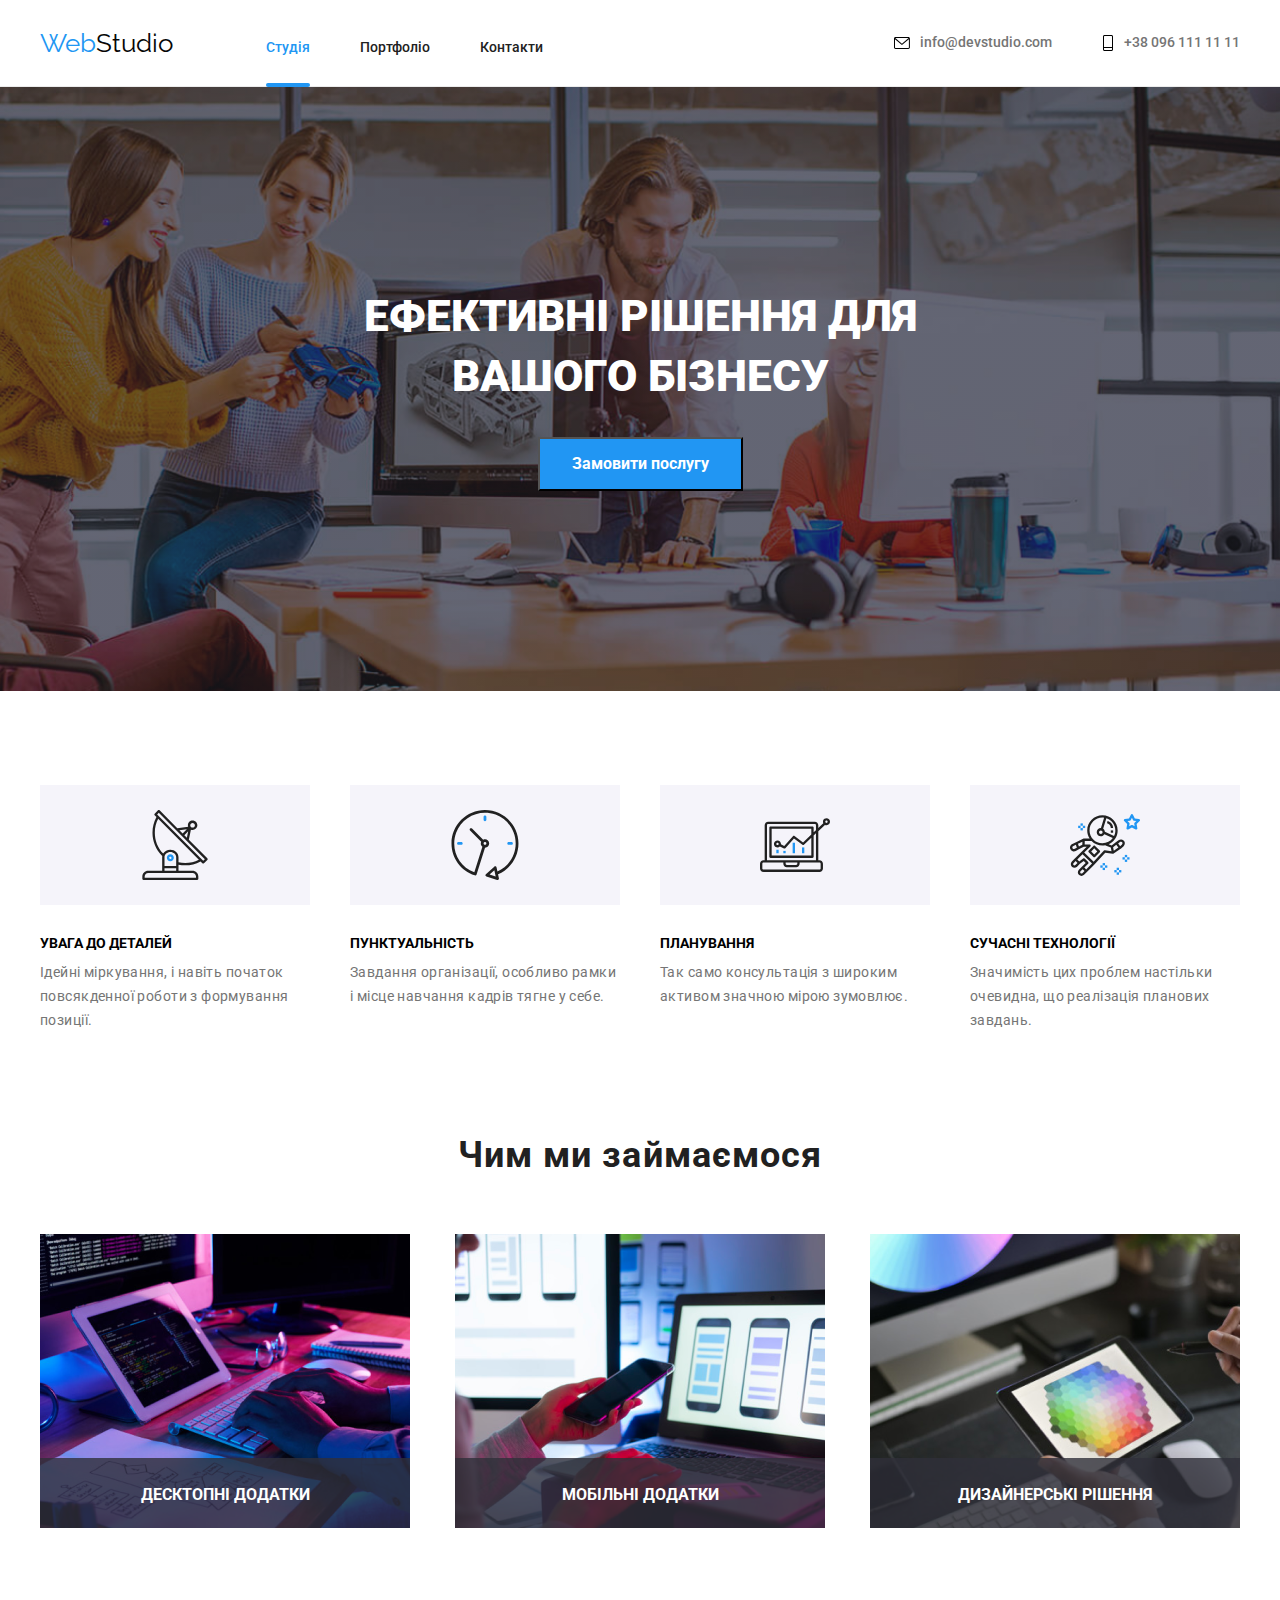
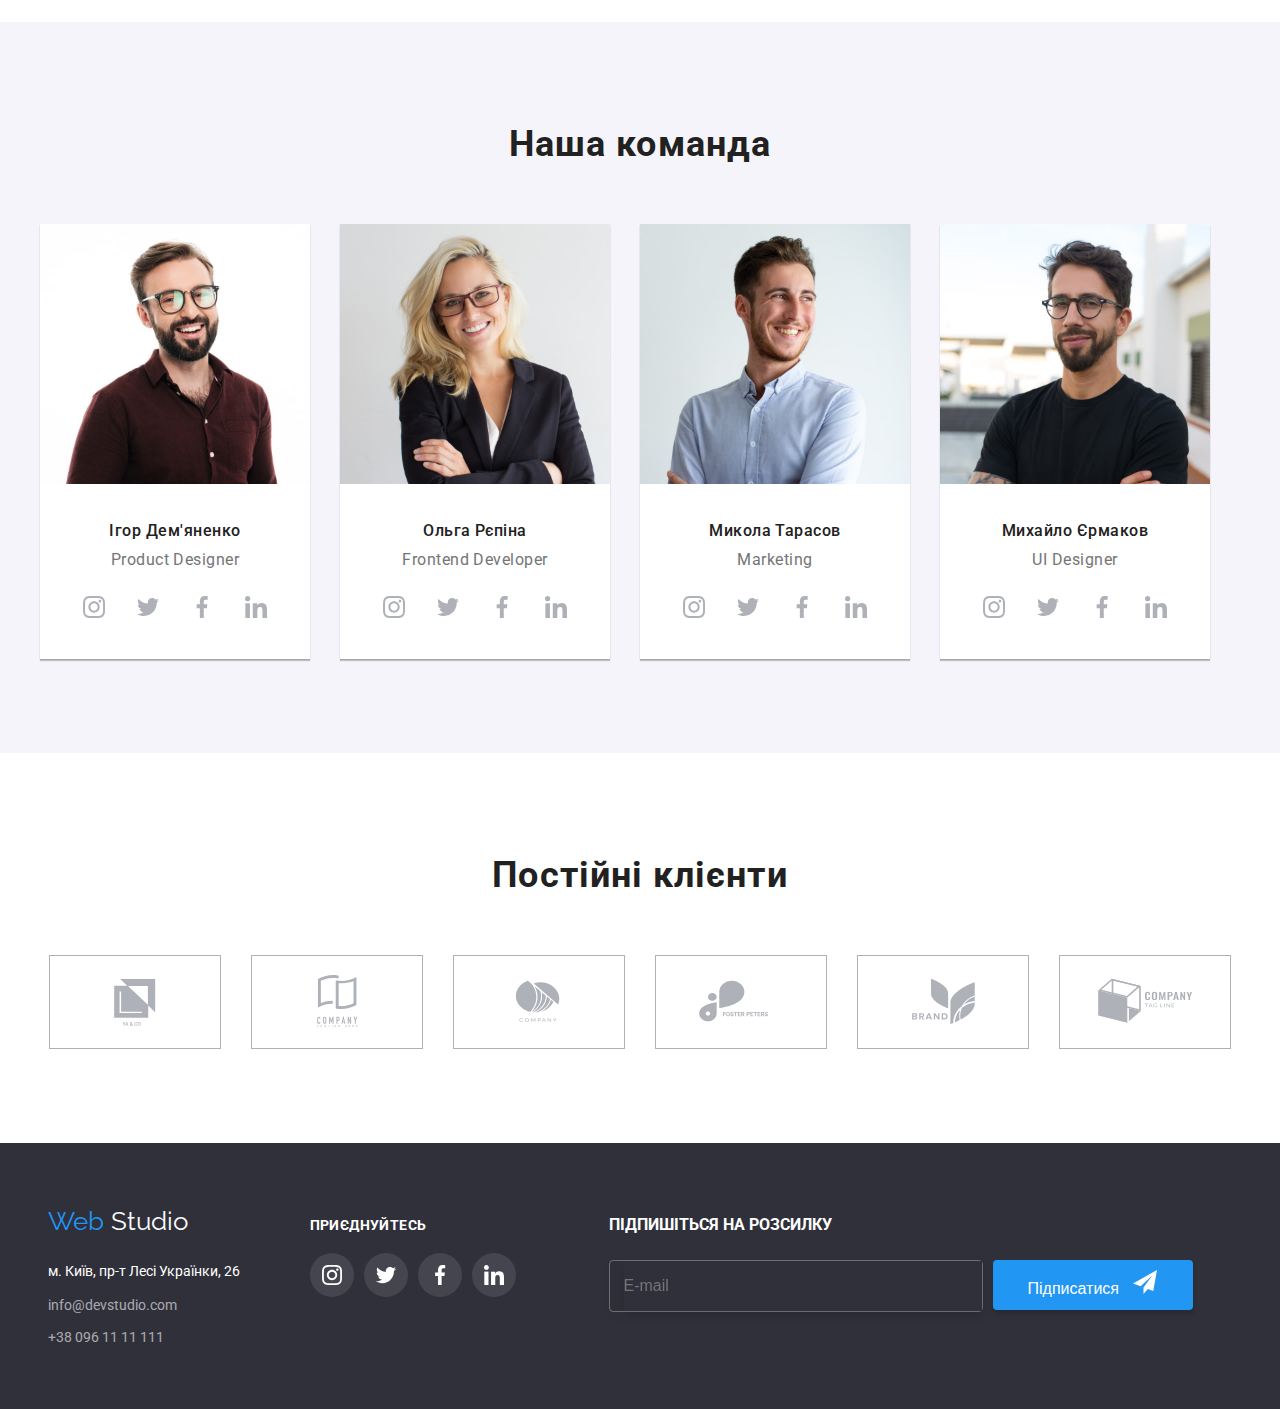
==== commit b315253a: "123" ====
--- a/index.html
+++ b/index.html
@@ -549,7 +549,7 @@
             </div>
             <div class="futer-click">
               <div class="footer-email">
-              <input type="email"placeholder="E-mail" >
+              <input class="footer-post" type="email"placeholder="E-mail" >
             </div>
                                    
             <button class="button-mess" name="кнопка"data-modal-open>
--- a/css/styles.css
+++ b/css/styles.css
@@ -989,9 +989,14 @@
 border-radius: 4px;
 width: 358px;
 height: 50px;
-padding-left: 16px;
-
-}
+color:#fff;
+padding: 0px  0px 0px 14px;
+
+}
+
+
+
+
 
 .futer-click input{
  border: 0px;
@@ -1029,12 +1034,24 @@
 
 .register-form-input:focus+.register-form-icon{
   fill: rgba(33, 150, 243, 1);
+
+  transition-property: fill;
+  transition-duration: 250ms;
+  transition-timing-function: cubic-bezier(0.4, 0, 0.2, 1);
 }
 .register-form-input:hover+.register-form-icon{
   fill: rgba(33, 150, 243, 1);
+
+  transition-property: fill;
+  transition-duration: 250ms;
+  transition-timing-function: cubic-bezier(0.4, 0, 0.2, 1);
 }
 .register-form-input:hover{
   border-color: rgba(33, 150, 243, 1);
+
+  transition-property: border-color;
+  transition-duration: 250ms;
+  transition-timing-function: cubic-bezier(0.4, 0, 0.2, 1);
 }
 
 
@@ -1045,6 +1062,10 @@
 
 .register-form-message:hover{
 border-color: #2196f3;
+
+  transition-property: border-color;
+  transition-duration: 250ms;
+  transition-timing-function: cubic-bezier(0.4, 0, 0.2, 1);
 }
 
 .register-form-message:not(:placeholder-shown) {
@@ -1099,6 +1120,10 @@
 
 .register-form-input:focus{
 border-color: #2196f3;
+
+ transition-property: border-color;
+  transition-duration: 250ms;
+  transition-timing-function: cubic-bezier(0.4, 0, 0.2, 1);
 }
 
 .register-form-message{
@@ -1112,6 +1137,10 @@
 }
 .register-form-message:focus{
   border-color: #2196f3;
+
+   transition-property: border-color;
+  transition-duration: 250ms;
+  transition-timing-function: cubic-bezier(0.4, 0, 0.2, 1);
 }
 
 .register-form-heading{
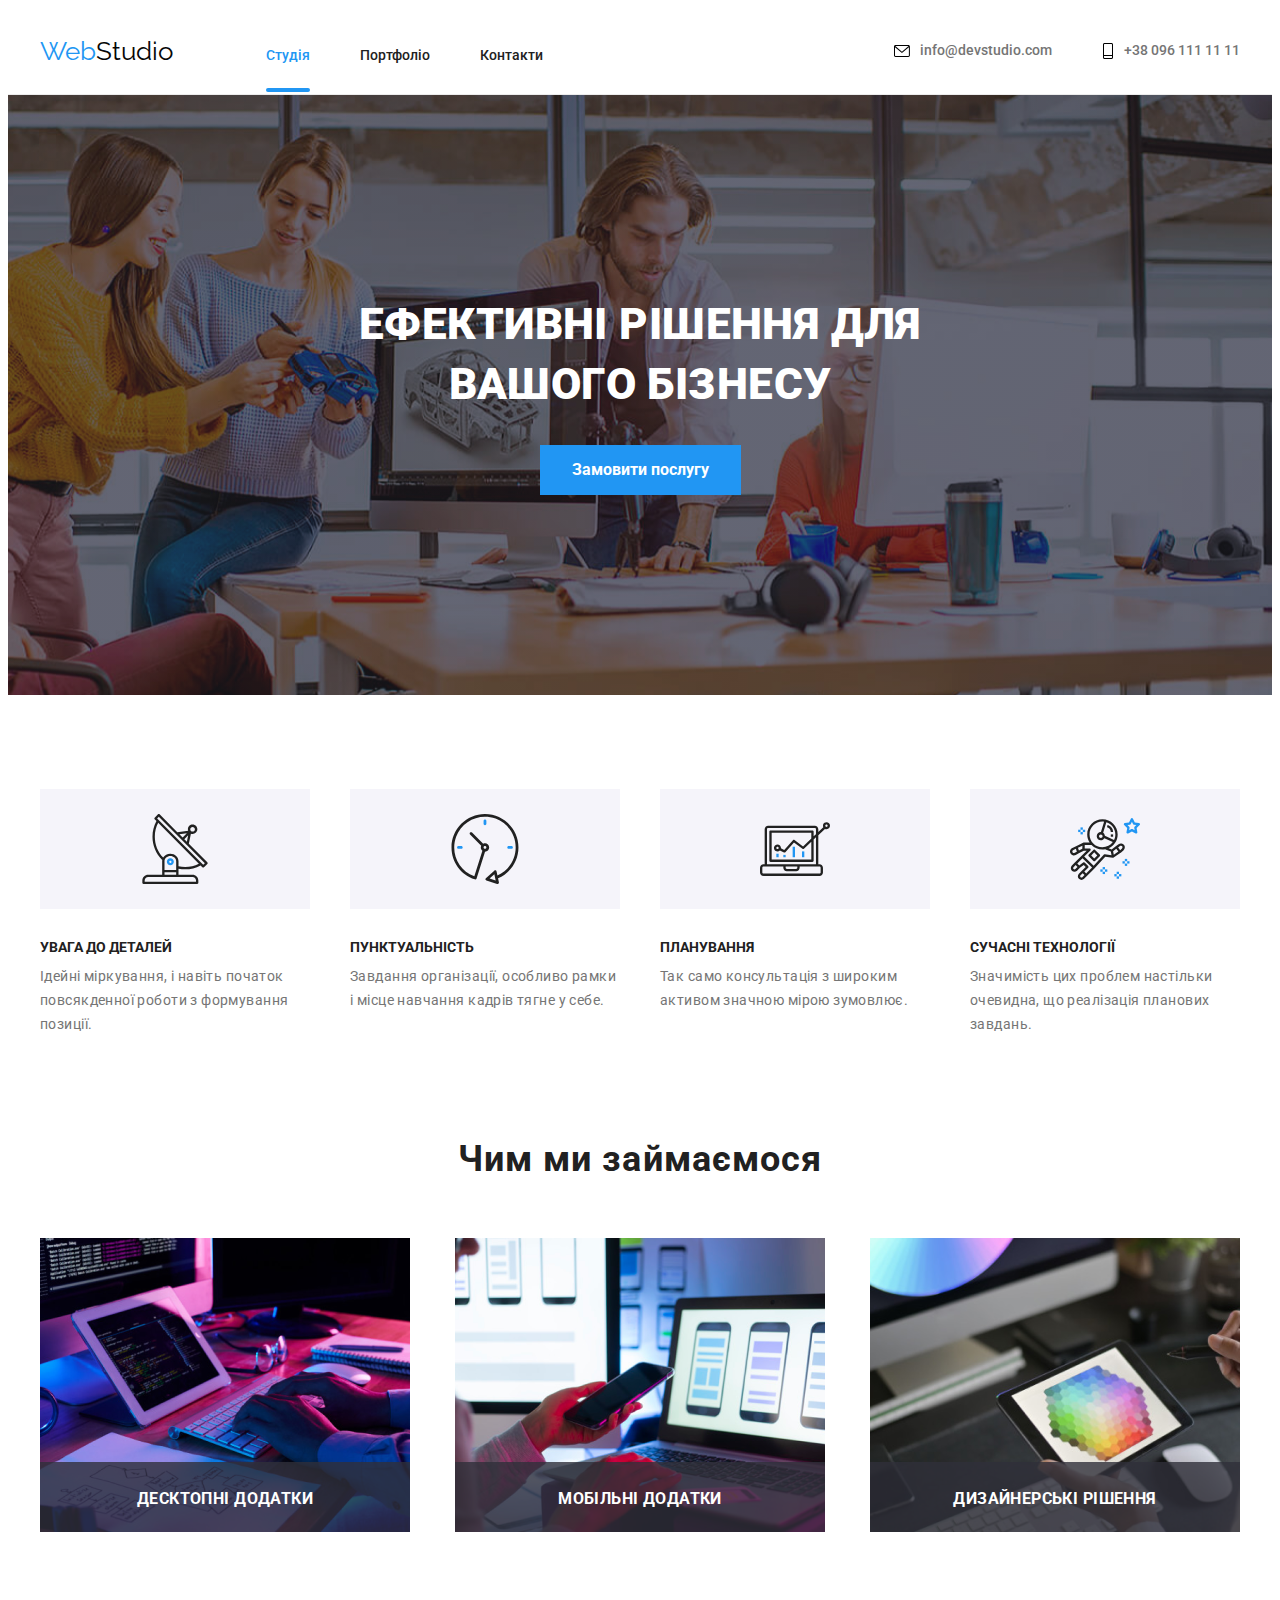
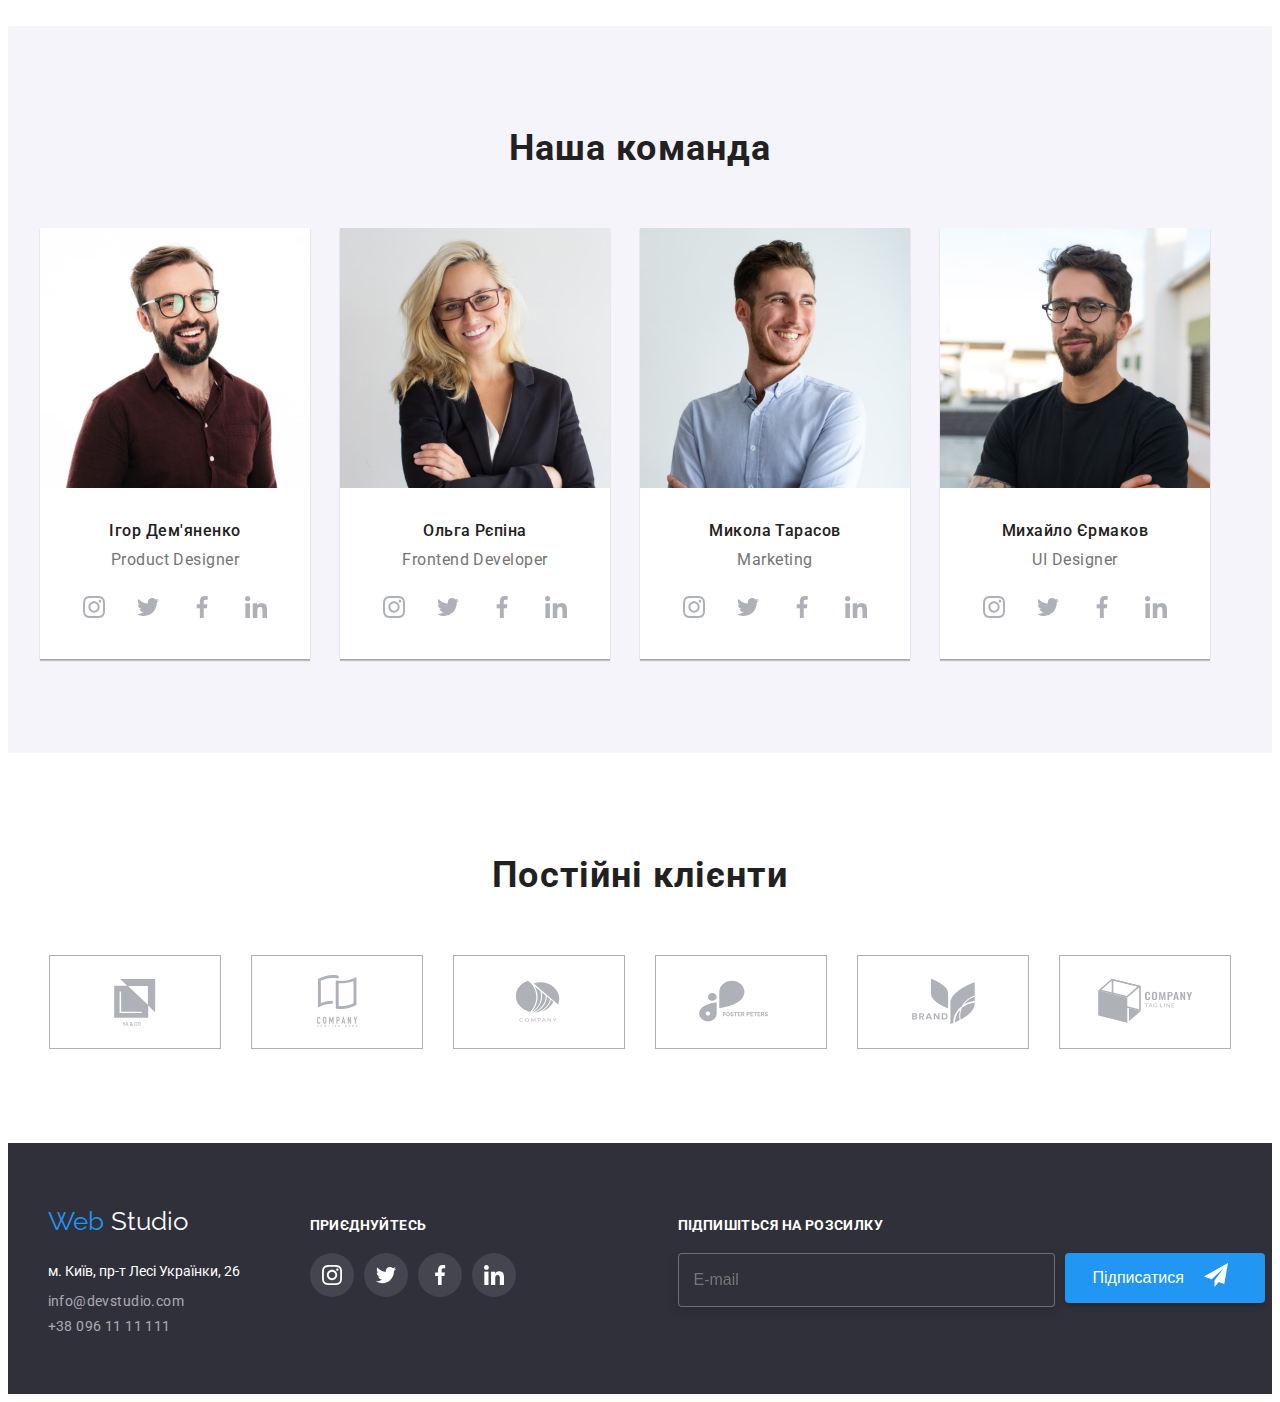
==== commit a749a630: "commit" ====
--- a/index.html
+++ b/index.html
@@ -508,61 +508,55 @@
               </ul>
             </address>
           </div>
-        <div class="wellkom">
-          <h2 class="wellkoms">ПРИЄДНУЙТЕСЬ</h2>
-          <ul class="foot-icon">
-            <li class="foot-links">
-              <a class="foot-lin" href="">
-              <svg class="link-icon" width="20" height="20">
-                <use class="fon-fut"  href="./images/sprite.svg#icon-instagram-1"> </use>
-              </svg>
-              </a>
-            </li>
-            <li class="foot-links">
-              <a class="foot-lin" href="">
-              <svg class="link-icon" width="20" height="20">
-                <use class="fon-fut"  href="./images/sprite.svg#icon-twitter-1"> </use>
-              </svg>
-              </a>
-            </li>
-            <li class="foot-links">
-              <a class="foot-lin" href="">
-              <svg class="link-icon" width="20" height="20">
-                <use class="fon-fut"  href="./images/sprite.svg#icon-facebook-1"> </use>
-              </svg>
-              </a>
-
-            </li>
-            <li class="foot-links">
-              <a class="foot-lin" href="">
-              <svg class="link-icon" width="20" height="20">
-                <use class="fon-fut"  href="./images/sprite.svg#icon-linkedin-1"> </use>
-              </svg>
-              </a>
-
-            </li>
-          </ul>
+          <div class="wellkom">
+            <h2 class="wellkoms">ПРИЄДНУЙТЕСЬ</h2>
+            <ul class="foot-icon">
+              <li class="foot-links">
+                <a class="foot-lin" href="">
+                <svg class="link-icon" width="20" height="20">
+                  <use class="fon-fut"  href="./images/sprite.svg#icon-instagram-1"> </use>
+                </svg>
+                </a>
+              </li>
+              <li class="foot-links">
+                <a class="foot-lin" href="">
+                <svg class="link-icon" width="20" height="20">
+                  <use class="fon-fut"  href="./images/sprite.svg#icon-twitter-1"> </use>
+                </svg>
+                </a>
+              </li>
+              <li class="foot-links">
+                <a class="foot-lin" href="">
+                <svg class="link-icon" width="20" height="20">
+                  <use class="fon-fut"  href="./images/sprite.svg#icon-facebook-1"> </use>
+                </svg>
+                </a>
+
+              </li>
+              <li class="foot-links">
+                <a class="foot-lin" href="">
+                <svg class="link-icon" width="20" height="20">
+                  <use class="fon-fut"  href="./images/sprite.svg#icon-linkedin-1"> </use>
+                </svg>
+                </a>
+
+              </li>
+            </ul>
+          </div>
+
+          <div class="futer-write">
+            <strong class="wellkoms">ПІДПИШІТЬСЯ НА РОЗСИЛКУ</strong>
+            <form class="futer-form" name="mailing" autocomplete="on" novalidate method="get" >
+              <input class="footer-post" type="email"placeholder="E-mail" required>
+              <button class="button-mess" name="кнопка"data-modal-open>
+                <span class="btn-fut">Підписатися</span>
+                <svg class="icon-fut" width="24" height="24">
+                  <use href="./images/sprite.svg#icon-send"></use>
+                </svg>
+              </button>
+            </form>
+          </div>
         </div>
-        <form class="futer-form" name="mailing" autocomplete="on" novalidate method="get">
-             <div class="futer-title-form">
-              <strong class="mailing-form-title">ПІДПИШІТЬСЯ НА РОЗСИЛКУ</strong>
-            </div>
-            <div class="futer-click">
-              <div class="footer-email">
-              <input class="footer-post" type="email"placeholder="E-mail" >
-            </div>
-                                   
-            <button class="button-mess" name="кнопка"data-modal-open>
-               <span class="btn-fut">Підписатися</span>
-               <svg class="icon-fut" width="24" height="24">
-                <use href="./images/sprite.svg#icon-send"></use>
-              </svg>
-             </button>
-            </div>
-
-            
-        </form>
-          </div>
          
       </footer>
 
@@ -576,7 +570,8 @@
               </svg>
             </button>
 
-            <form name="register-form" autocomplete="on" novalidate method="get">
+                        <!-- <form name="register-form" autocomplete="on" novalidate method="get"> не валідувати-->
+            <form name="register-form" autocomplete="on">
               <strong class="register-form-title">Залиште свої дані, ми вам передзвонимо</strong>
               <div class="register-form-group">
 
@@ -588,10 +583,11 @@
                           type="text" 
                           name="user-name" 
                           id="user-name"
+                          required
                           minlength="3">
                       <svg class="register-form-icon" 
-                          width="22" 
-                          height="22">
+                          width="18" 
+                          height="18">
                         <use href="./images/sprite.svg#icon-user"></use>
                       </svg>
                     </div>
@@ -611,7 +607,7 @@
                         maxlength="13"
                         placeholder="+38 099 99 99 999"
                         >
-                        <svg class="register-form-icon" width="22" height="22">
+                        <svg class="register-form-icon" width="18" height="18">
                           <use href="./images/sprite.svg#icon-phone"></use>
                         </svg>
                       </div>
@@ -620,14 +616,15 @@
 
                 <div>
                   <label class="register-form-field" for="user-email">
-                  <span class="register-form-label">Пошта</span>
+                  <span class="register-form-label"   required >Пошта</span>
                   <div>
                     <input class="register-form-input"
                     type="email" 
                     name="user-email" 
                     id="user-email"
+                    required
                     >
-                    <svg class="register-form-icon" width="22" height="22">
+                    <svg class="register-form-icon" width="18" height="18">
                       <use href="./images/sprite.svg#icon-mail"></use>
                     </svg>
                   </div>
@@ -648,7 +645,7 @@
            
                <label class="register-form-agreement" for="user-checkbox">
                 <input class="register-form-checkbox visually-hidden" type="checkbox" id="user-checkbox">
-                <svg class="register-form-icons" width="22" height="22">
+                <svg class="register-form-icons" width="18" height="18">
                   <use class="icon-checked" href="./images/sprite.svg#icon-checked"></use>
                   <use class="icon-unchecked" href="./images/sprite.svg#icon-unchecked"></use>
                 </svg>
--- a/css/styles.css
+++ b/css/styles.css
@@ -9,10 +9,10 @@
 /* погнали */
 body {
   font-size: 14px;
-  line-height: calc(30 / 18);
   font-family: 'Roboto';
   background-color: white;
-  margin: 0 auto;
+  color: #212121;
+  letter-spacing: 0.03em;
 }
 
 .container {
@@ -315,6 +315,7 @@
   font-weight: 700;
   margin: 30px auto 0;
   padding: 10px 32px;
+  border: none;
 }
 
 footer {
@@ -842,7 +843,8 @@
   box-shadow: 0px 1px 3px rgba(0, 0, 0, 0.12), 0px 1px 1px rgba(0, 0, 0, 0.14),
     0px 2px 1px rgba(0, 0, 0, 0.2);
     display: inline;
-}
+
+  }
 
 .modal-btn {
   position: absolute;
@@ -859,6 +861,11 @@
   border-radius: 50%;
   cursor: pointer;
   background-color: #fff;
+
+  
+ transition-property: fill;
+  transition-duration: 250ms;
+  transition-timing-function: cubic-bezier(0.4, 0, 0.2, 1);
 }
 
 .modal-btn:hover{
@@ -934,10 +941,7 @@
 
 
 .futer-form{
-margin-left: 93px;
-display: inline-flex;
- align-items: center;
- display: block;
+margin-left: auto;
 }
 .button-mess{
   background-color:rgba(33, 150, 243, 1);
@@ -953,6 +957,10 @@
   border: 0px;
   font-size: 16px;
   line-height: calc(30/16);
+  display: flex;
+  margin-right: 0;
+  margin-bottom: 0;
+  cursor: pointer;
 }
 .btn-fut{
   margin-right: 10px;
@@ -964,14 +972,6 @@
   align-items: center;
   justify-content: center;
 }
-
-
-.mailing-form-title{
-  margin-bottom: 20px;
-  font-size: 16px;
-  line-height: 1.875;
-}
-
 
 label{
   display: block;
@@ -982,6 +982,12 @@
   width: 100%;
 }
 
+.futer-write{
+  display: block;
+  width: 570px;
+  height: 86px;
+  margin-left: auto;
+}
 
 .footer-email{
  border: 1px solid rgba(255, 255, 255, 0.3);
@@ -994,32 +1000,29 @@
 
 }
 
-
-
-
-
-.futer-click input{
+.footer-post{
+  width: 358px;
+  height: 50px;
  border: 0px;
- padding: 0%;
+ padding-left: 15px;
  background-color: rgba(47, 48, 58, 1);
  font-size: 16px;
  line-height: 1.25;
-
- width: 100%;
- height: 100%;
-}
-
-.futer-click{
-  display: inline-flex;
-  gap: 10px;
-  }
-
-.futer-title-form{
-margin-bottom: 20px;
-}
-
-
-/* register form */
+ color: rgba(255, 255, 255, 0.6);
+
+ border: 1px solid rgba(255, 255, 255, 0.3);
+filter: drop-shadow(0px 4px 4px rgba(0, 0, 0, 0.15));
+border-radius: 4px;
+}
+
+.futer-form{
+ gap: 10px;
+ display: inline-flex;
+  margin-top: 20px;}
+
+
+
+  /* register form */
 
 .register-form-input:valid{
   outline-color: green;
@@ -1028,7 +1031,7 @@
 .register-form-input:invalid{
 outline-color: red;
 }
-.register-form-input:required{
+.register-form-input:required, .register-form-desc:required{
 outline-color: red;
 }
 
@@ -1041,17 +1044,9 @@
 }
 .register-form-input:hover+.register-form-icon{
   fill: rgba(33, 150, 243, 1);
-
-  transition-property: fill;
-  transition-duration: 250ms;
-  transition-timing-function: cubic-bezier(0.4, 0, 0.2, 1);
 }
 .register-form-input:hover{
   border-color: rgba(33, 150, 243, 1);
-
-  transition-property: border-color;
-  transition-duration: 250ms;
-  transition-timing-function: cubic-bezier(0.4, 0, 0.2, 1);
 }
 
 
@@ -1093,14 +1088,17 @@
 .register-form-btn{
   display: block;
   margin: 0 auto;
-  width: 200px;
+  min-width: 200px;
   height: 50px;
+  padding: 10px 52px;
+
   box-shadow: 0px 4px 4px rgba(0, 0, 0, 0.15);
-  border-radius: 4px;
+  border-radius: none;
   background-color: #2196f3;
   color: #FFFFFF;
   font-size: 16px;
   line-height: calc(30/16);
+  cursor: pointer;
 }
 
 .register-form-field{
@@ -1116,31 +1114,33 @@
   border: 1px solid rgba(33, 33, 33, 0.2);
   padding: 0 42px;
   outline: transparent;
+
+  
+ transition-property: border-color;
+  transition-duration: 250ms;
+  transition-timing-function: cubic-bezier(0.4, 0, 0.2, 1);
 }
 
 .register-form-input:focus{
 border-color: #2196f3;
-
- transition-property: border-color;
-  transition-duration: 250ms;
-  transition-timing-function: cubic-bezier(0.4, 0, 0.2, 1);
 }
 
 .register-form-message{
   width: 100%;
+  height: 120px;
   padding: 12px 16px;
 
   border-radius: 4px;
   border: 1px solid rgba(33, 33, 33, 0.2);
   resize: none;
   outline: transparent;
+
+  transition-property: border-color;
+  transition-duration: 250ms;
+  transition-timing-function: cubic-bezier(0.4, 0, 0.2, 1);
 }
 .register-form-message:focus{
   border-color: #2196f3;
-
-   transition-property: border-color;
-  transition-duration: 250ms;
-  transition-timing-function: cubic-bezier(0.4, 0, 0.2, 1);
 }
 
 .register-form-heading{
@@ -1161,8 +1161,12 @@
 
 .register-form-icon{
   position: absolute;
-  top: 28px;
-  left: 10px;
+  top: 50%;
+  left: 15px;
+
+    transition-property: fill;
+  transition-duration: 250ms;
+  transition-timing-function: cubic-bezier(0.4, 0, 0.2, 1);
 }
 
 .icon-checked{
@@ -1185,6 +1189,7 @@
   user-select: none;
   line-height: calc(24 / 14);
   margin-left: 8px;
+  color: #757575;
 
 }
 
